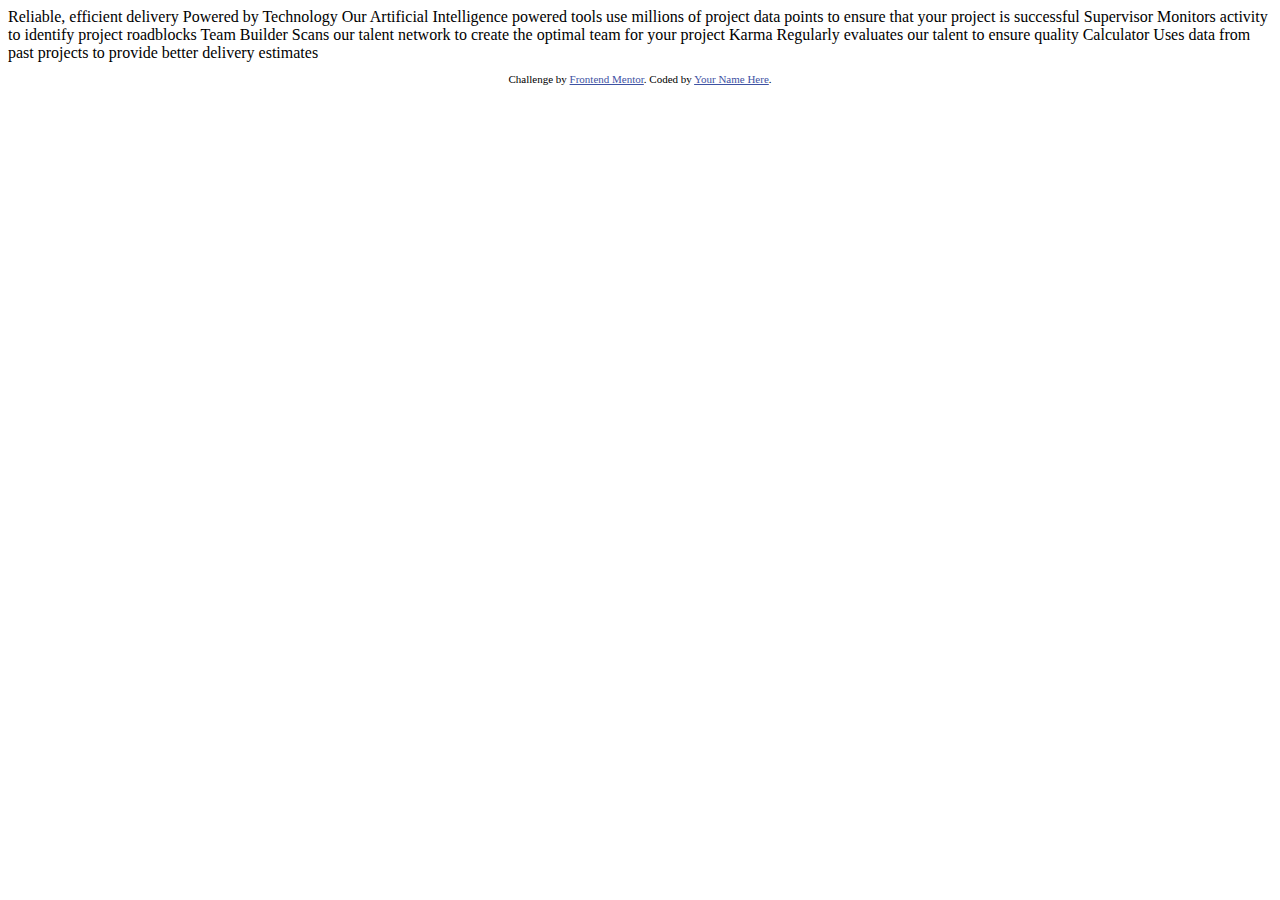
==== Newbie/four-card-feature-section/index.html @ 1b75d18b "Initial commit" ====
<!DOCTYPE html>
<html lang="en">
<head>
  <meta charset="UTF-8">
  <meta name="viewport" content="width=device-width, initial-scale=1.0"> <!-- displays site properly based on user's device -->

  <link rel="icon" type="image/png" sizes="32x32" href="./images/favicon-32x32.png">
  
  <title>Frontend Mentor | Four card feature section</title>

  <link rel="stylesheet" href="css/styles.css">
  <!-- Feel free to remove these styles or customise in your own stylesheet 👍 -->
  <style>
    .attribution { font-size: 11px; text-align: center; }
    .attribution a { color: hsl(228, 45%, 44%); }
  </style>
</head>
<body>
  
  Reliable, efficient delivery
  Powered by Technology

  Our Artificial Intelligence powered tools use millions of project data points 
  to ensure that your project is successful

  Supervisor
  Monitors activity to identify project roadblocks

  Team Builder
  Scans our talent network to create the optimal team for your project

  Karma
  Regularly evaluates our talent to ensure quality

  Calculator
  Uses data from past projects to provide better delivery estimates

  
  <footer>
    <p class="attribution">
      Challenge by <a href="https://www.frontendmentor.io?ref=challenge" target="_blank">Frontend Mentor</a>. 
      Coded by <a href="#">Your Name Here</a>.
    </p>
  </footer>
</body>
</html>
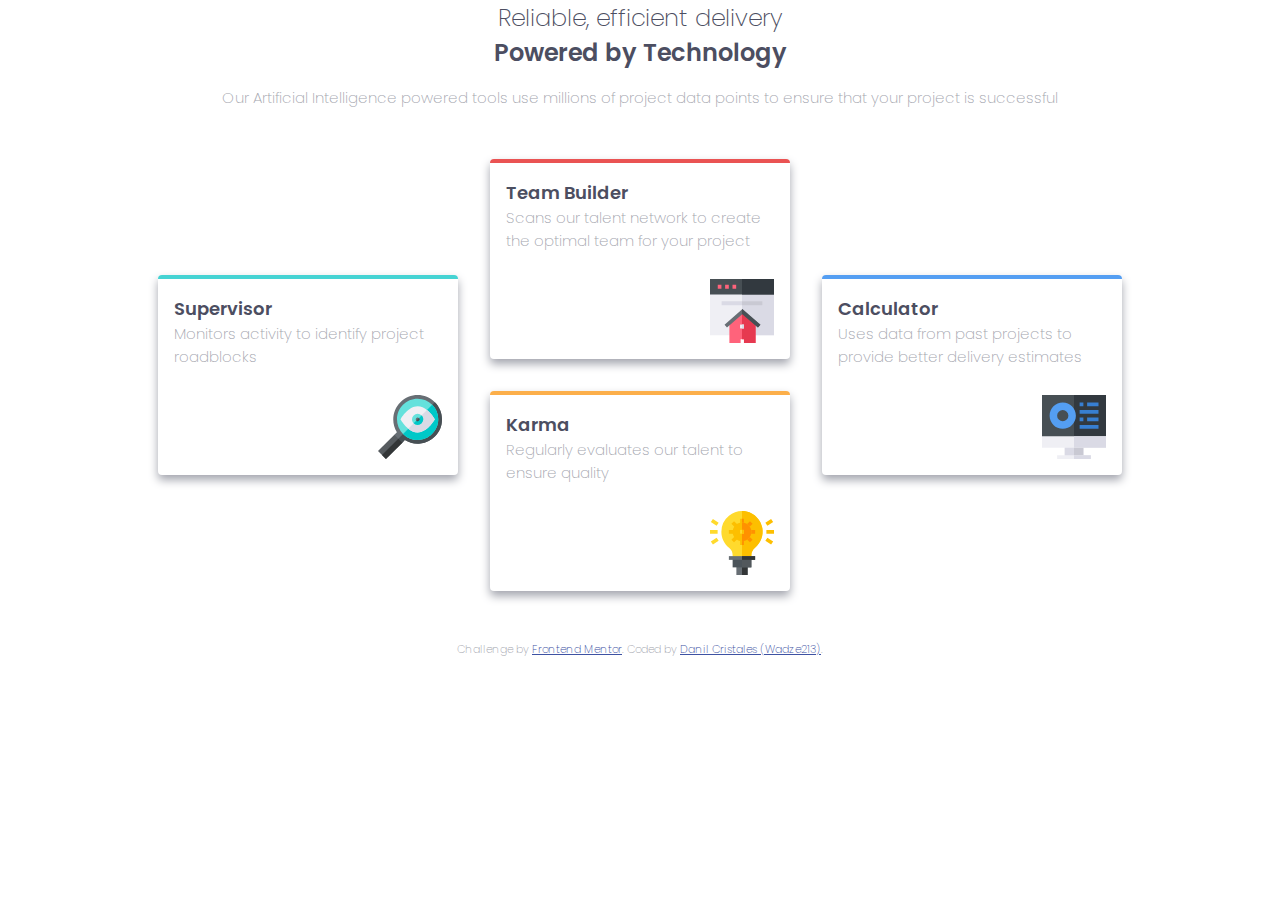
==== commit 04af9abc: "Four Card Feature Section" ====
--- a/Newbie/four-card-feature-section/index.html
+++ b/Newbie/four-card-feature-section/index.html
@@ -7,7 +7,11 @@
   <link rel="icon" type="image/png" sizes="32x32" href="./images/favicon-32x32.png">
   
   <title>Frontend Mentor | Four card feature section</title>
-
+  <!-- Google font (poppins) -->
+  <link rel="preconnect" href="https://fonts.googleapis.com">
+  <link rel="preconnect" href="https://fonts.gstatic.com" crossorigin>
+  <link href="https://fonts.googleapis.com/css2?family=Poppins:wght@200;400;600&display=swap" rel="stylesheet">
+  <!-- Custom stylesheet -->
   <link rel="stylesheet" href="css/styles.css">
   <!-- Feel free to remove these styles or customise in your own stylesheet 👍 -->
   <style>
@@ -16,30 +20,49 @@
   </style>
 </head>
 <body>
+  <div class="container">
   
-  Reliable, efficient delivery
-  Powered by Technology
+  <h2 class="center-text">Reliable, efficient delivery</h2>
+  <h1 class="center-text">Powered by Technology</h1>
 
-  Our Artificial Intelligence powered tools use millions of project data points 
-  to ensure that your project is successful
+  <p class="center-text p-margin">Our Artificial Intelligence powered tools use millions of project data points 
+  to ensure that your project is successful</p>
 
-  Supervisor
-  Monitors activity to identify project roadblocks
+  <div class="card-container">
+    <div class="card cyan-card">
+      <h3>Supervisor</h3>
+      <p>Monitors activity to identify project roadblocks</p>
+      <img src="./four-card-feature-section-master/images/icon-supervisor.svg" alt="">
+    </div>
 
-  Team Builder
-  Scans our talent network to create the optimal team for your project
+    <div class="inner-card-container">
+      <div class="card red-card">
+        <h3>Team Builder</h3>
+        <p>Scans our talent network to create the optimal team for your project</p>
+        <img src="./four-card-feature-section-master/images/icon-team-builder.svg" alt="">
+      </div>
 
-  Karma
-  Regularly evaluates our talent to ensure quality
+      <div class="card orange-card">
+        <h3>Karma</h3>
+        <p>Regularly evaluates our talent to ensure quality</p>
+        <img src="./four-card-feature-section-master/images/icon-karma.svg" alt="">
+      </div>
+    </div>
 
-  Calculator
-  Uses data from past projects to provide better delivery estimates
+    <div class="card blue-card">
+      <h3>Calculator</h3>
+      <p>Uses data from past projects to provide better delivery estimates</p>
+      <img src="./four-card-feature-section-master/images/icon-calculator.svg" alt="">
+    </div>
+  </div>
+
+  </div>
 
   
   <footer>
     <p class="attribution">
       Challenge by <a href="https://www.frontendmentor.io?ref=challenge" target="_blank">Frontend Mentor</a>. 
-      Coded by <a href="#">Your Name Here</a>.
+      Coded by <a href="https://github.com/wadze213">Danil Cristales (Wadze213)</a>.
     </p>
   </footer>
 </body>
--- a/Newbie/four-card-feature-section/css/styles.css
+++ b/Newbie/four-card-feature-section/css/styles.css
@@ -0,0 +1,106 @@
+.attribution {
+  font-size: 11px;
+  text-align: center;
+  margin-top: 50px;
+}
+
+.attribution a {
+  color: hsl(228deg, 45%, 44%);
+}
+
+* {
+  margin: 0;
+  padding: 0;
+  box-sizing: border-box;
+}
+
+body {
+  font-family: "Poppins", sans-serif;
+}
+
+.p-margin {
+  padding: 0 0;
+  margin: 1rem 2rem;
+}
+
+h1 {
+  font-size: 1.5rem;
+  font-weight: 600;
+  color: hsl(234deg, 12%, 34%);
+}
+
+h2 {
+  font-size: 1.5rem;
+  font-weight: 200;
+  color: hsl(234deg, 12%, 34%);
+}
+
+h3 {
+  font-size: 18px;
+  font-weight: 600;
+  color: hsl(234deg, 12%, 34%);
+}
+
+p {
+  font-size: 15px;
+  font-weight: 200;
+  color: hsl(229deg, 6%, 66%);
+}
+
+.center-text {
+  text-align: center;
+}
+
+.card-container {
+  margin-top: 50px;
+  display: flex;
+  flex-direction: column;
+  align-items: center;
+  justify-content: center;
+  gap: 2rem;
+}
+@media screen and (min-width: 1200px) {
+  .card-container {
+    flex-direction: row;
+  }
+}
+
+.inner-card-container {
+  display: flex;
+  flex-direction: column;
+  align-items: center;
+  gap: 2rem;
+}
+
+.card {
+  border-radius: 0.25rem;
+  padding: 1rem;
+  width: 300px;
+  min-height: 200px;
+  box-shadow: 0px 5px 10px hsl(229deg, 6%, 66%);
+  position: relative;
+}
+.card img {
+  position: absolute;
+  bottom: 1rem;
+  right: 1rem;
+}
+.card:hover {
+  background-color: hsl(0deg, 0%, 98%);
+}
+
+.red-card {
+  border-top: 0.25rem solid hsl(0deg, 78%, 62%);
+}
+
+.cyan-card {
+  border-top: 0.25rem solid hsl(180deg, 62%, 55%);
+}
+
+.orange-card {
+  border-top: 0.25rem solid hsl(34deg, 97%, 64%);
+}
+
+.blue-card {
+  border-top: 0.25rem solid hsl(212deg, 86%, 64%);
+}